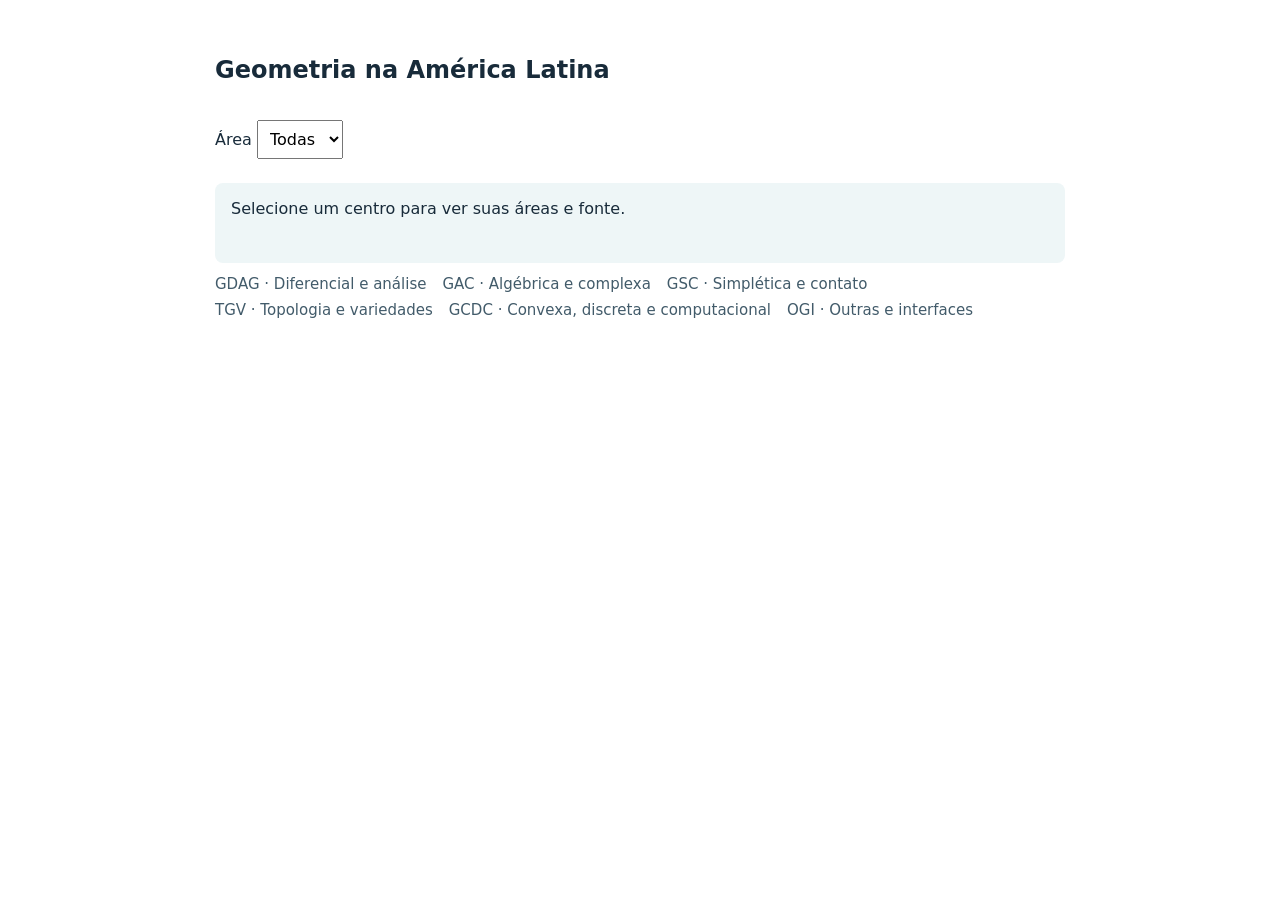
==== mapa-geometria/index.html @ 6d2a4063 "Adiciona protótipo do mapa da geometria" ====
<!doctype html><html lang="pt-BR"><head><meta charset="utf-8"><meta name="viewport" content="width=device-width,initial-scale=1"><title>Mapa da Geometria na América Latina</title><style>:root{--background:#fff;--foreground:#182b3a;--muted:#e7eef1;--muted-foreground:#425b6a;--viz-series-1:#ca4b38;--viz-series-2:#42a8ae;--viz-series-3:#f0b960;--viz-series-4:#90b8d6;--font-size-base:15px}body{font-family:system-ui,sans-serif;color:var(--foreground);background:var(--background);max-width:850px;margin:2rem auto;padding:0 1rem}select{padding:.5rem;font:inherit}a{color:#135c7b}h3{font-size:1.5rem}#cbg-detail{padding:1rem;background:#eef6f7;border-radius:8px}</style></head><body><div id="mapa-cbg">
  <h3>Geometria na América Latina</h3>
  <div class="viz-controls"><label class="form-label">Área <select id="cbg-filter" class="form-select"><option value="">Todas</option><option>GDAG</option><option>GAC</option><option>GSC</option><option>TGV</option><option>GCDC</option><option>OGI</option></select></label></div>
  <div id="cbg-map" role="img" aria-label="Mapa de centros de matemática selecionados na América Latina"></div>
  <div id="cbg-detail" aria-live="polite">Selecione um centro para ver suas áreas e fonte.</div>
  <div class="cbg-legend"><span>GDAG · Diferencial e análise</span><span>GAC · Algébrica e complexa</span><span>GSC · Simplética e contato</span><span>TGV · Topologia e variedades</span><span>GCDC · Convexa, discreta e computacional</span><span>OGI · Outras e interfaces</span></div>
</div>
<style>
#mapa-cbg{display:grid;gap:12px}#cbg-map svg{display:block;width:100%;height:auto}#cbg-detail{min-height:3em}#mapa-cbg .cbg-legend{display:flex;gap:8px 16px;flex-wrap:wrap;color:var(--muted-foreground);font-size:var(--font-size-base)}#mapa-cbg .country{stroke:var(--background);stroke-width:1;fill:color-mix(in srgb,var(--viz-series-2) 22%,var(--background))}#mapa-cbg .country:nth-child(3n){fill:color-mix(in srgb,var(--viz-series-3) 22%,var(--background))}#mapa-cbg .country:nth-child(3n+1){fill:color-mix(in srgb,var(--viz-series-4) 22%,var(--background))}#mapa-cbg .dot{fill:var(--viz-series-1);stroke:var(--background);stroke-width:2}#mapa-cbg .point{cursor:pointer}
</style>
<script type="module">
import {geoMercator,geoPath} from 'https://esm.sh/d3-geo@3.1.1';
import {feature} from 'https://esm.sh/topojson-client@3.1.0';
import world from 'https://esm.sh/@d3-maps/atlas@1.0.0/world/countries/countries-110m';
const root=document.getElementById('mapa-cbg'), target=root.querySelector('#cbg-map'), detail=root.querySelector('#cbg-detail'), filter=root.querySelector('#cbg-filter');
const items=[
{n:'IMPA',c:'Rio de Janeiro',x:-43.17,y:-22.91,a:['GDAG','GSC'],u:'https://impa.br/temas-de-pesquisa/'},
{n:'IME-USP',c:'São Paulo',x:-46.63,y:-23.55,a:['GDAG','GSC','TGV','OGI'],u:'https://www.ime.usp.br/pos-matematica/areas-pesquisa/'},
{n:'ICMC-USP',c:'São Carlos',x:-47.89,y:-22.02,a:['GDAG','GSC','TGV'],u:'https://www.icmc.usp.br/pesquisa/grupos/?lab=90'},
{n:'Unicamp',c:'Campinas',x:-47.06,y:-22.91,a:['GDAG','GAC'],u:'https://www.ime.unicamp.br/sites/default/files/inline/216/linhas_de_pesquisa_atualizadas-matematica.pdf'},
{n:'UFMG',c:'Belo Horizonte',x:-43.94,y:-19.92,a:['GDAG','GAC','TGV'],u:'https://www.mat.ufmg.br/posgrad/pesquisa/'},
{n:'UFC',c:'Fortaleza',x:-38.53,y:-3.73,a:['GDAG','TGV'],u:'https://pgmat.ufc.br/pt/areas-de-pesquisa/geometria-diferencial/'},
{n:'UFPB',c:'João Pessoa',x:-34.86,y:-7.12,a:['GDAG','GAC','TGV'],u:'https://mat.ufpb.br/ppgmat/pt/paginas/areas-de-pesquisa'},
{n:'UFPR',c:'Curitiba',x:-49.27,y:-25.43,a:['GDAG','GSC','TGV'],u:'https://ppgm.ufpr.br/geometria-e-topologia/'},
{n:'FaMAF – UNC',c:'Córdoba',x:-64.19,y:-31.42,a:['GDAG','GSC'],u:'https://famaf.unc.edu.ar/investigaci%C3%B3n/%C3%A1reas-de-investigaci%C3%B3n/matem%C3%A1tica-ofi/differential-geometry/'},
{n:'UBA',c:'Buenos Aires',x:-58.38,y:-34.60,a:['GDAG','GAC','TGV','OGI'],u:'https://web.dm.uba.ar/index.php/investigacion/grupos-de-investigacion/94-investigacion'},
{n:'PUC Chile',c:'Santiago',x:-70.65,y:-33.45,a:['GDAG','GAC'],u:'https://www.mat.uc.cl/geometria.html?lang=en'},
{n:'Udelar',c:'Montevidéu',x:-56.16,y:-34.90,a:['GDAG','GAC','OGI'],u:'https://www.cmat.edu.uy/investigacion'},
{n:'PUCP',c:'Lima',x:-77.04,y:-12.05,a:['GDAG','GAC'],u:'https://departamento-ciencias.pucp.edu.pe/secciones/seccion-matematica/lineas-de-investigacion'},
{n:'UNAL',c:'Bogotá',x:-74.08,y:4.71,a:['GDAG'],u:'https://ciencias.bogota.unal.edu.co/wp-content/uploads/PortafolioFC_revCamilo_Agosto2023.pdf'},
{n:'CIMAT',c:'Guanajuato',x:-101.26,y:21.02,a:['GDAG','GAC','TGV'],u:'https://www.cimat.mx/iiinvestigacion/matematicas-basicas-maq/'},
{n:'UNAM',c:'Cidade do México',x:-99.13,y:19.43,a:['GDAG','GCDC','TGV'],u:'https://www.matem.unam.mx/investigacion/lineas/topologia-geometria'},
{n:'Cinvestav',c:'Cidade do México',x:-99.12,y:19.50,a:['GAC','GSC','TGV','GCDC'],u:'https://www.math.cinvestav.mx/index.php/investigadores'}
];
const countries=feature(world,world.objects.features).features;const ids=new Set(['MEX','GTM','BLZ','SLV','HND','NIC','CRI','PAN','CUB','DOM','HTI','JAM','COL','VEN','GUY','SUR','ECU','PER','BRA','BOL','PRY','URY','ARG','CHL']);const region={type:'FeatureCollection',features:countries.filter(f=>ids.has(f.properties.id))};
const svg=document.createElementNS('http://www.w3.org/2000/svg','svg');svg.setAttribute('viewBox','0 0 720 600');svg.setAttribute('aria-label','Centros selecionados de geometria');target.append(svg);const projection=geoMercator().fitExtent([[20,15],[700,580]],region),path=geoPath(projection);
for(const f of region.features){let p=document.createElementNS(svg.namespaceURI,'path');p.setAttribute('d',path(f));p.setAttribute('class','country');svg.append(p)}
function draw(){svg.querySelectorAll('.point').forEach(n=>n.remove());let selected=filter.value;for(const d of items){if(selected&&!d.a.includes(selected))continue;const pt=projection([d.x,d.y]);if(!pt)continue;let g=document.createElementNS(svg.namespaceURI,'g');g.setAttribute('class','point');g.setAttribute('role','button');g.setAttribute('tabindex','0');g.setAttribute('aria-label',`${d.n}, ${d.c}: ${d.a.join(', ')}`);let circle=document.createElementNS(svg.namespaceURI,'circle');circle.setAttribute('cx',pt[0]);circle.setAttribute('cy',pt[1]);circle.setAttribute('r','7');circle.setAttribute('class','dot');g.append(circle);const activate=()=>{detail.replaceChildren();let b=document.createElement('strong');b.textContent=d.n+' · '+d.c;let text=document.createTextNode(' — '+d.a.join(' · ')+'  ');let link=document.createElement('a');link.href=d.u;link.target='_blank';link.rel='noopener noreferrer';link.textContent='Fonte';detail.append(b,text,link)};g.addEventListener('click',activate);g.addEventListener('keydown',e=>{if(e.key==='Enter'||e.key===' '){e.preventDefault();activate()}});svg.append(g)}}
filter.addEventListener('change',()=>{detail.textContent='Selecione um centro para ver suas áreas e fonte.';draw()});draw();
</script>
</body></html>
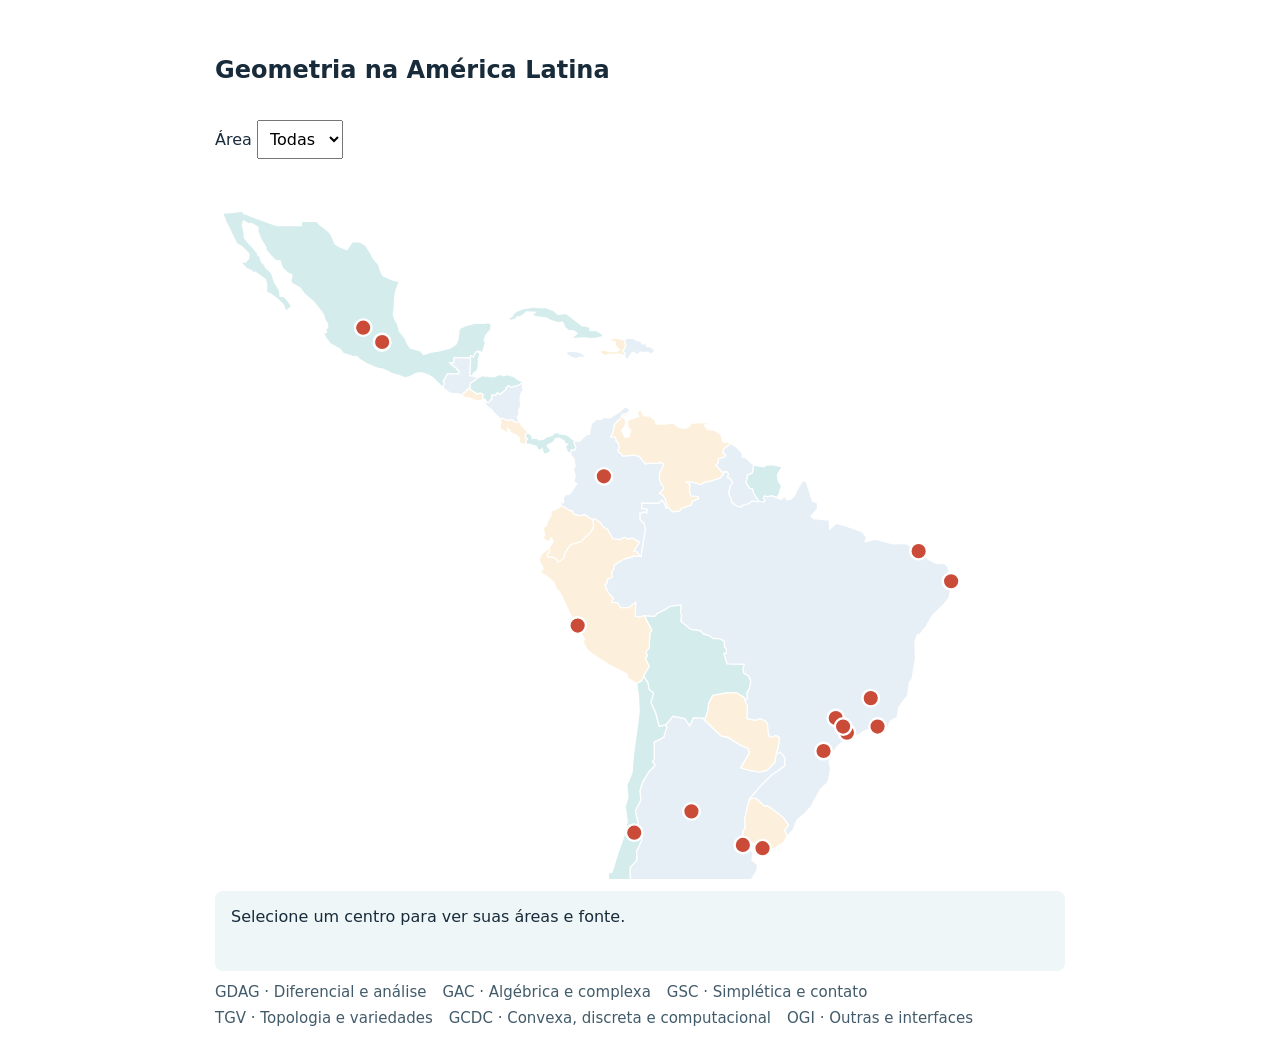
==== commit efad8af6: "Corrige carregamento do mapa geográfico" ====
--- a/mapa-geometria/index.html
+++ b/mapa-geometria/index.html
@@ -9,9 +9,7 @@
 #mapa-cbg{display:grid;gap:12px}#cbg-map svg{display:block;width:100%;height:auto}#cbg-detail{min-height:3em}#mapa-cbg .cbg-legend{display:flex;gap:8px 16px;flex-wrap:wrap;color:var(--muted-foreground);font-size:var(--font-size-base)}#mapa-cbg .country{stroke:var(--background);stroke-width:1;fill:color-mix(in srgb,var(--viz-series-2) 22%,var(--background))}#mapa-cbg .country:nth-child(3n){fill:color-mix(in srgb,var(--viz-series-3) 22%,var(--background))}#mapa-cbg .country:nth-child(3n+1){fill:color-mix(in srgb,var(--viz-series-4) 22%,var(--background))}#mapa-cbg .dot{fill:var(--viz-series-1);stroke:var(--background);stroke-width:2}#mapa-cbg .point{cursor:pointer}
 </style>
 <script type="module">
-import {geoMercator,geoPath} from 'https://esm.sh/d3-geo@3.1.1';
-import {feature} from 'https://esm.sh/topojson-client@3.1.0';
-import world from 'https://esm.sh/@d3-maps/atlas@1.0.0/world/countries/countries-110m';
+
 const root=document.getElementById('mapa-cbg'), target=root.querySelector('#cbg-map'), detail=root.querySelector('#cbg-detail'), filter=root.querySelector('#cbg-filter');
 const items=[
 {n:'IMPA',c:'Rio de Janeiro',x:-43.17,y:-22.91,a:['GDAG','GSC'],u:'https://impa.br/temas-de-pesquisa/'},
@@ -32,9 +30,9 @@
 {n:'UNAM',c:'Cidade do México',x:-99.13,y:19.43,a:['GDAG','GCDC','TGV'],u:'https://www.matem.unam.mx/investigacion/lineas/topologia-geometria'},
 {n:'Cinvestav',c:'Cidade do México',x:-99.12,y:19.50,a:['GAC','GSC','TGV','GCDC'],u:'https://www.math.cinvestav.mx/index.php/investigadores'}
 ];
-const countries=feature(world,world.objects.features).features;const ids=new Set(['MEX','GTM','BLZ','SLV','HND','NIC','CRI','PAN','CUB','DOM','HTI','JAM','COL','VEN','GUY','SUR','ECU','PER','BRA','BOL','PRY','URY','ARG','CHL']);const region={type:'FeatureCollection',features:countries.filter(f=>ids.has(f.properties.id))};
-const svg=document.createElementNS('http://www.w3.org/2000/svg','svg');svg.setAttribute('viewBox','0 0 720 600');svg.setAttribute('aria-label','Centros selecionados de geometria');target.append(svg);const projection=geoMercator().fitExtent([[20,15],[700,580]],region),path=geoPath(projection);
-for(const f of region.features){let p=document.createElementNS(svg.namespaceURI,'path');p.setAttribute('d',path(f));p.setAttribute('class','country');svg.append(p)}
+const svg=document.createElementNS('http://www.w3.org/2000/svg','svg');svg.setAttribute('viewBox','0 0 720 600');svg.setAttribute('aria-label','Centros selecionados de geometria');target.append(svg);
+const projection=([lon,lat])=>[(lon+118)*7.5,294-7.5*(180/Math.PI)*Math.log(Math.tan(Math.PI/4+lat*Math.PI/360))];
+const outlines=["M370.25,759.96L373.12,765.72L376.87,775.17L386.62,782.86L397.12,786.08L393.74,792.62L386.62,793.27L382.81,788.66L378.27,788.3L370.25,788.28L370.25,759.96Z M452.82,531.93L450.93,538.9L448.93,547.94L449.01,556.8L447.37,558.8L446.8,564.62L446.29,569.35L455.82,577.17L454.79,583.55L459.46,587.59L459.08,592.16L451.88,604.28L440.75,609.42L425.71,611.42L417.48,610.46L419.07,616.22L417.53,623.53L418.91,628.49L414.4,631.99L406.73,633.37L399.52,629.73L396.61,632.34L397.66,642.3L402.73,645.35L406.84,642.16L409.05,647.43L402.17,650.59L396.15,656.98L395.04,667.48L393.26,673.13L386.18,673.17L380.3,678.62L378.14,686.7L385.51,694.71L392.69,696.93L390.1,706.95L381.24,713.32L376.38,726.78L369.52,731.41L366.47,736.92L368.88,749.37L373.87,756.43L370.71,755.81L363.77,753.88L345.63,752.25L342.52,745.2L342.69,736.26L337.69,737.02L335.05,732.74L334.4,720.42L340.15,715.38L342.52,708.18L341.63,702.51L345.63,693.08L348.36,678.73L347.55,672.47L350.84,670.46L350.03,666.49L346.55,664.39L349.03,660.02L345.63,656.09L343.87,644.28L346.9,642.23L345.63,630.04L347.38,619.96L349.41,611.31L353.89,607.81L351.62,598.52L351.6,589.88L357.27,583.8L357.08,576.09L361.37,567.19L361.4,558.89L359.45,557.25L356.0,541.94L360.61,532.97L359.89,524.6L362.59,516.81L367.5,508.83L372.79,503.59L370.55,500.3L372.12,497.6L371.87,483.77L380.03,479.71L382.62,471.22L381.7,469.18L387.94,461.85L397.77,463.82L402.17,469.69L405.11,463.16L413.64,463.49L414.86,465.23L428.65,478.53L434.78,479.77L443.94,485.86L451.66,489.1L452.74,492.76L445.37,505.49L452.93,507.77L461.35,509.07L467.29,507.71L474.1,501.26L475.31,493.89L479.04,492.29L482.79,497.09L482.63,503.79L476.31,508.44L471.29,511.9L462.81,520.17L452.82,531.93Z","M370.25,759.96L370.25,788.28L378.27,788.3L382.81,788.66L380.32,793.96L373.9,798.06L370.2,797.63L365.77,796.55L360.32,792.6L352.46,790.69L343.01,783.43L335.37,776.55L325.03,762.45L331.21,765.06L341.74,773.47L351.7,778.04L355.57,772.21L358.0,763.61L364.91,758.49L370.25,759.96Z M363.07,427.97L366.74,433.33L367.74,439.04L371.68,442.4L369.31,450.12L373.36,459.13L376.3,470.29L381.7,469.18L382.62,471.22L380.03,479.71L371.87,483.77L372.12,497.6L370.55,500.3L372.79,503.59L367.5,508.83L362.59,516.81L359.89,524.6L360.61,532.97L356.0,541.94L359.45,557.25L361.4,558.89L361.37,567.19L357.08,576.09L357.27,583.8L351.6,589.88L351.62,598.52L353.89,607.81L349.41,611.31L347.38,619.96L345.63,630.04L346.9,642.23L343.87,644.28L345.63,656.09L349.03,660.02L346.55,664.39L350.03,666.49L350.84,670.46L347.55,672.47L348.36,678.73L345.63,693.08L341.63,702.51L342.52,708.18L340.15,715.38L334.4,720.42L335.05,732.74L337.69,737.02L342.69,736.26L342.52,745.2L345.63,752.25L363.77,753.88L370.71,755.81L364.04,755.73L360.43,758.74L353.68,763.21L352.46,774.95L349.27,775.25L340.82,771.14L332.24,762.41L322.89,755.35L320.55,747.65L322.68,740.62L318.9,732.74L317.93,713.05L321.14,702.23L329.05,693.67L317.66,690.48L324.81,680.91L327.35,663.3L335.69,666.98L339.61,645.59L334.59,642.9L332.24,655.65L327.51,654.21L329.86,639.65L332.43,621.27L335.86,614.61L333.69,605.24L333.1,594.55L336.26,594.24L340.85,579.21L346.03,564.62L349.22,551.26L347.49,538.06L349.73,530.88L348.82,520.24L353.22,509.85L354.57,493.61L356.97,476.47L359.32,458.31L358.78,445.2L357.21,434.03L361.07,432.01L363.07,427.97Z","M347.17,143.14L347.82,147.46L347.25,150.52L345.41,151.85L347.33,154.22L347.2,156.37L342.2,155.03L338.66,155.58L334.1,155.01L330.59,156.48L326.57,154.02L327.21,151.47L334.13,152.57L339.8,153.2L342.5,151.45L339.07,148.01L339.12,144.97L334.4,143.73L336.07,141.53L340.66,141.89L347.17,143.14Z","M347.2,156.37L347.33,154.22L345.41,151.85L347.25,150.52L347.82,147.46L347.17,143.14L348.09,141.78L353.95,141.82L358.4,143.87L360.37,143.67L361.72,146.48L365.83,146.33L365.58,148.7L368.93,148.98L372.6,151.89L369.82,155.1L366.26,153.39L362.83,153.72L360.34,153.35L358.99,154.78L356.13,155.27L354.97,153.35L352.49,154.48L349.49,159.89L347.57,158.64L347.2,156.37Z","M6.53,35.71L15.06,35.01L24.6,34.05L23.89,35.8L35.21,40.11L52.33,46.31L67.23,46.25L73.2,46.25L73.2,42.62L86.18,42.62L88.94,45.75L92.77,48.51L97.23,52.35L99.71,56.9L101.57,61.66L105.46,64.25L111.67,66.82L116.4,60.02L122.53,59.86L127.82,63.31L131.57,69.17L134.16,74.16L138.59,79.0L140.24,84.91L142.34,88.84L148.2,91.45L153.52,93.28L156.44,93.03L153.55,100.31L152.23,106.26L151.69,117.22L150.96,121.19L152.25,125.61L154.58,129.54L156.09,135.77L161.06,141.72L162.81,146.26L165.75,150.17L173.72,152.28L176.8,155.58L183.38,153.37L189.11,152.57L194.72,151.15L199.45,149.8L204.2,146.56L206.01,141.91L206.6,135.2L207.9,132.85L212.98,130.74L220.91,128.87L227.56,129.16L232.12,128.48L233.9,130.18L233.66,134.06L229.64,138.82L227.85,143.68L229.23,145.07L228.1,148.5L226.23,154.67L224.32,152.64L222.75,152.77L221.32,152.88L218.65,157.65L217.27,156.72L216.38,157.08L216.43,158.24L209.49,158.14L202.5,158.16L202.47,162.59L199.1,162.6L201.88,165.23L204.66,167.04L205.5,168.73L206.71,169.21L206.52,171.87L196.88,171.89L193.29,178.23L194.35,179.69L193.48,181.51L193.29,183.76L184.82,175.4L180.93,172.88L174.83,170.83L170.61,171.4L164.59,174.35L160.81,175.11L155.52,173.05L149.9,171.57L142.88,167.99L137.27,166.89L128.79,163.24L122.5,159.49L120.61,157.38L116.42,156.92L108.76,154.42L105.62,150.8L97.55,146.3L93.8,141.28L92.02,137.38L94.53,136.61L93.74,134.32L95.47,132.24L95.5,129.46L92.99,125.83L92.31,122.61L89.77,118.51L83.19,110.4L75.63,103.97L71.98,98.82L65.56,95.44L64.18,93.39L65.31,88.23L61.48,86.28L57.05,82.19L55.19,76.29L51.16,75.6L46.79,71.12L43.28,66.95L42.96,64.28L38.93,57.77L36.26,51.11L36.4,47.75L30.97,44.27L28.46,44.65L24.16,42.22L22.98,45.79L24.22,50.01L24.95,56.55L27.51,60.11L33.07,66.04L34.32,68.06L35.45,68.66L36.45,71.6L37.77,71.48L39.28,76.97L41.58,79.12L43.17,82.12L47.87,86.39L50.35,94.17L52.6,97.81L54.67,101.69L55.08,106.04L58.7,106.31L61.72,110.04L64.42,113.7L64.26,115.16L61.1,118.15L59.78,118.11L57.78,113.16L52.89,108.48L47.47,104.5L43.63,102.41L43.87,96.35L42.74,91.84L39.18,89.25L34.02,85.51L33.02,86.59L31.13,84.4L26.51,82.36L22.08,77.45L22.62,76.82L25.73,77.3L28.51,74.12L28.78,70.29L23.0,64.16L18.6,61.79L15.85,56.39L13.07,50.67L9.58,43.66L6.53,35.71Z","M452.82,531.93L457.68,531.0L465.21,537.73L467.99,537.47L475.72,543.09L481.6,547.97L485.92,554.02L482.63,558.25L484.71,563.34L481.44,569.04L472.99,574.1L467.45,572.28L463.38,573.25L456.47,569.35L451.36,569.64L446.8,564.62L447.37,558.8L449.01,556.8L448.93,547.94L450.93,538.9L452.82,531.93Z","M484.71,563.34L482.63,558.25L485.92,554.02L481.6,547.97L475.72,543.09L467.99,537.47L465.21,537.73L457.68,531.0L452.82,531.93L462.81,520.17L471.29,511.9L476.31,508.44L482.63,503.79L482.79,497.09L479.04,492.29L475.31,493.89L476.77,489.1L477.8,484.2L477.8,479.67L475.1,478.19L472.29,479.52L469.51,479.16L468.62,476.0L467.91,468.53L466.51,466.1L461.46,463.9L458.38,465.49L450.47,463.94L450.96,453.01L448.74,448.55L451.09,446.9L450.36,442.36L452.44,438.88L453.77,432.65L451.98,427.76L447.91,425.55L447.1,422.45L448.2,417.92L433.81,417.61L430.92,408.53L433.11,408.4L433.03,405.05L431.54,402.8L431.22,398.32L426.87,396.04L422.15,396.12L419.04,393.87L413.97,392.35L411.02,389.48L402.63,388.21L394.47,381.34L395.09,376.22L394.18,373.29L394.96,367.57L385.16,368.86L381.19,371.72L374.63,374.81L372.95,377.12L369.09,377.29L363.53,376.64L359.29,377.96L355.89,377.08L356.38,365.5L350.22,369.98L343.6,369.79L340.77,365.73L335.8,365.29L337.39,362.03L333.21,357.42L330.1,350.6L332.07,349.21L332.07,346.02L336.61,343.83L335.86,339.76L337.77,337.13L338.31,333.62L346.9,328.5L353.03,327.05L354.03,325.91L360.8,326.27L364.18,305.68L364.34,302.43L363.18,298.12L359.86,295.39L359.89,289.93L364.1,288.7L365.61,289.48L365.85,286.61L361.48,285.83L361.37,281.13L375.98,281.3L378.46,278.72L380.54,281.1L382.03,285.53L383.43,284.6L387.56,288.56L393.39,288.08L394.85,285.78L400.41,284.03L403.52,282.8L404.38,279.62L409.73,277.49L409.32,275.91L402.98,275.27L401.92,270.54L402.25,265.5L398.87,263.55L400.28,262.85L405.84,263.82L411.81,265.71L413.97,263.92L419.37,262.75L427.74,259.94L430.49,257.07L429.49,254.95L433.41,254.61L435.14,256.35L434.16,259.65L436.76,260.79L438.46,264.28L436.38,266.94L435.19,273.32L437.11,277.12L437.65,280.6L442.26,284.12L445.96,284.49L446.77,283.01L449.15,282.7L452.55,281.38L454.98,279.38L459.14,280.02L460.95,279.75L465.02,280.36L465.7,278.84L464.46,277.34L465.21,275.16L468.24,275.84L471.77,275.06L476.07,276.65L479.33,278.2L481.66,276.17L483.33,276.49L484.36,278.59L487.95,278.06L490.84,275.21L493.13,269.67L497.56,262.8L500.12,262.45L501.99,266.61L506.17,279.74L510.2,280.97L510.38,286.15L504.77,292.33L507.09,294.59L520.35,295.76L520.62,303.29L526.31,298.36L535.74,301.05L548.21,305.64L551.86,310.03L550.64,314.19L559.36,311.87L573.94,315.85L585.15,315.56L596.25,321.78L605.83,330.2L611.61,332.37L618.01,332.68L620.73,335.05L623.27,344.65L624.51,349.23L621.54,361.76L617.71,366.71L607.15,377.32L602.37,385.97L596.81,392.65L594.95,392.79L592.84,398.47L593.38,413.0L591.3,425.04L590.49,430.23L588.12,433.35L586.8,443.95L579.18,454.38L577.91,462.7L571.84,466.21L570.08,471.09L561.93,471.06L550.13,474.2L544.86,477.84L536.47,480.24L527.64,486.8L521.29,495.03L520.19,501.27L521.43,505.92L520.05,514.47L518.35,518.64L513.08,523.36L504.77,538.62L498.18,545.58L493.08,549.73L489.65,558.21L484.71,563.34Z","M363.53,376.64L369.09,377.29L372.95,377.12L374.63,374.81L381.19,371.72L385.16,368.86L394.96,367.57L394.18,373.29L395.09,376.22L394.47,381.34L402.63,388.21L411.02,389.48L413.97,392.35L419.04,393.87L422.15,396.12L426.87,396.04L431.22,398.32L431.54,402.8L433.03,405.05L433.11,408.4L430.92,408.53L433.81,417.61L448.2,417.92L447.1,422.45L447.91,425.55L451.98,427.76L453.77,432.65L452.44,438.88L450.36,442.36L451.09,446.9L448.74,448.55L448.64,446.09L441.64,442.02L434.68,441.9L421.61,444.22L418.02,451.25L417.83,455.56L414.86,465.23L413.64,463.49L405.11,463.16L402.17,469.69L397.77,463.82L387.94,461.85L381.7,469.18L376.3,470.29L373.36,459.13L369.31,450.12L371.68,442.4L367.74,439.04L366.74,433.33L363.07,427.97L367.8,419.5L364.58,412.95L366.28,410.32L364.96,407.44L367.88,403.57L368.04,396.99L368.39,391.58L370.01,388.98L363.53,376.64Z","M360.8,326.27L354.03,325.91L353.03,327.05L346.9,328.5L338.31,333.62L337.77,337.13L335.86,339.76L336.61,343.83L332.07,346.02L332.07,349.21L330.1,350.6L333.21,357.42L337.39,362.03L335.8,365.29L340.77,365.73L343.6,369.79L350.22,369.98L356.38,365.5L355.89,377.08L359.29,377.96L363.53,376.64L370.01,388.98L368.39,391.58L368.04,396.99L367.88,403.57L364.96,407.44L366.28,410.32L364.58,412.95L367.8,419.5L363.07,427.97L361.07,432.01L357.21,434.03L349.68,429.49L349.03,426.27L334.15,418.4L320.71,409.88L314.93,405.08L311.82,398.69L313.07,396.47L306.69,386.38L299.3,372.27L292.22,357.12L289.14,353.67L286.8,348.1L280.96,343.17L275.62,340.11L278.05,336.74L274.43,329.57L276.75,324.3L282.72,319.55L283.61,322.68L281.48,324.47L281.69,327.22L284.77,326.63L287.82,327.44L290.95,331.24L295.19,328.14L296.62,323.07L301.21,316.54L310.23,313.58L318.41,305.71L320.73,300.84L319.71,295.14L321.71,294.43L326.67,297.98L329.08,301.52L332.56,303.45L336.96,311.33L342.55,312.27L346.68,310.27L349.41,311.58L353.89,310.93L359.64,314.44L354.81,322.1L357.05,322.27L360.8,326.27Z","M383.43,284.6L382.03,285.53L380.54,281.1L378.46,278.72L375.98,281.3L361.37,281.13L361.48,285.83L365.85,286.61L365.61,289.48L364.1,288.7L359.89,289.93L359.86,295.39L363.18,298.12L364.34,302.43L364.18,305.68L360.8,326.27L357.05,322.27L354.81,322.1L359.64,314.44L353.89,310.93L349.41,311.58L346.68,310.27L342.55,312.27L336.96,311.33L332.56,303.45L329.08,301.52L326.67,297.98L321.71,294.43L319.71,295.14L316.5,293.36L312.8,290.89L310.66,292.08L304.32,291.04L302.48,287.8L301.08,287.93L293.57,283.64L292.57,281.31L295.35,280.75L295.03,276.99L296.79,274.27L300.51,273.77L303.67,269.05L306.53,265.11L303.78,263.31L305.18,258.95L303.51,252.06L305.1,250.09L303.91,243.7L300.89,239.67L301.86,236.0L304.26,236.55L305.67,234.29L303.94,229.83L304.86,228.73L308.72,228.96L314.36,223.66L317.44,222.85L317.52,220.34L318.9,213.89L323.19,210.35L327.92,210.21L328.51,208.62L334.4,209.25L340.28,205.39L343.23,203.68L346.84,199.98L349.49,200.45L351.46,202.47L350.0,205.05L345.2,206.34L343.28,210.16L340.39,212.34L338.2,215.18L337.29,220.62L335.21,225.06L339.1,225.58L340.04,229.06L341.71,230.73L342.28,233.78L341.39,236.59L341.66,238.16L343.52,238.79L345.31,241.44L354.94,240.71L359.29,241.67L364.58,248.16L367.61,247.35L373.01,247.76L377.27,246.9L379.95,248.2L378.6,252.26L376.92,254.79L376.33,260.18L377.84,265.18L379.97,267.41L380.22,269.1L376.44,272.84L379.14,274.49L381.13,277.12L383.43,284.6Z","M304.86,228.73L303.94,229.83L305.67,234.29L304.26,236.55L301.86,236.0L300.89,239.67L298.38,237.5L296.79,233.41L298.62,231.38L296.73,230.87L295.33,228.35L291.6,226.25L288.31,226.74L286.8,229.37L283.77,231.28L282.12,231.54L281.4,233.11L284.96,237.23L282.93,238.2L281.85,239.31L278.34,239.7L277.05,235.18L276.08,236.47L273.59,236.02L272.08,232.97L269.0,232.47L267.06,231.59L263.85,231.6L263.63,233.24L262.77,232.1L263.14,230.6L263.76,229.06L263.49,227.69L264.6,226.79L263.04,225.66L263.01,222.59L265.9,221.91L268.6,224.64L268.44,226.26L271.43,226.59L272.13,225.98L274.21,227.84L277.89,227.3L281.1,225.37L285.63,223.84L288.2,221.58L292.33,222.02L292.06,222.76L296.25,223.03L299.59,224.34L302.02,226.62L304.86,228.73Z","M265.9,221.91L263.01,222.59L263.04,225.66L264.6,226.79L263.49,227.69L263.76,229.06L263.14,230.6L262.77,232.1L258.69,230.42L257.18,228.83L258.04,227.51L257.74,225.84L255.66,224.01L252.72,222.52L250.16,221.54L249.64,219.31L247.67,217.96L248.16,220.17L246.67,221.99L244.95,219.88L242.54,219.13L241.52,217.58L241.57,215.27L242.54,212.86L240.44,211.79L242.16,210.31L243.3,209.33L248.24,211.35L249.94,210.35L252.34,211.0L253.59,212.56L255.8,213.08L257.58,211.45L259.47,215.6L262.39,218.67L265.9,221.91Z","M257.58,211.45L255.8,213.08L253.59,212.56L252.34,211.0L249.94,210.35L248.24,211.35L243.3,209.33L242.16,210.31L239.57,207.9L236.06,204.82L234.41,202.23L231.26,199.82L227.48,196.35L228.31,195.16L229.55,196.31L230.12,195.77L232.44,195.45L233.39,193.69L234.5,193.62L234.33,189.84L236.09,189.65L237.66,189.71L239.28,187.64L241.49,189.21L242.27,188.24L243.65,187.33L246.27,185.19L246.38,183.61L247.11,183.67L248.08,181.82L248.86,181.6L250.13,182.78L251.64,183.13L253.29,182.14L255.18,182.14L257.8,181.13L258.82,180.06L261.39,180.22L260.74,180.97L260.36,182.7L261.15,185.53L259.42,188.18L258.61,191.27L258.36,194.68L258.77,196.66L258.96,200.12L257.8,200.87L257.1,204.16L257.61,206.18L256.1,208.14L256.42,210.2L257.58,211.45Z","M261.39,180.22L258.82,180.06L257.8,181.13L255.18,182.14L253.29,182.14L251.64,183.13L250.13,182.78L248.86,181.6L248.08,181.82L247.11,183.67L246.38,183.61L246.27,185.19L243.65,187.33L242.27,188.24L241.49,189.21L239.28,187.64L237.66,189.71L236.09,189.65L234.33,189.84L234.5,193.62L233.39,193.69L232.44,195.45L230.12,195.77L228.83,193.36L226.56,192.7L227.07,189.6L226.04,188.77L224.51,188.22L221.21,189.13L220.94,188.1L218.67,186.86L217.05,185.31L214.84,184.65L216.41,182.69L215.81,181.16L216.35,179.68L219.89,177.5L223.32,174.53L224.1,174.83L225.75,173.46L227.88,173.36L228.58,173.99L229.74,173.61L233.23,174.31L236.68,174.11L239.11,173.24L239.98,172.37L242.38,172.78L244.16,173.3L246.13,173.12L247.62,172.45L251.05,173.53L252.24,173.7L254.53,175.15L256.69,176.89L259.42,178.09L261.39,180.22Z","M214.84,184.65L217.05,185.31L218.67,186.86L220.94,188.1L221.21,189.13L224.51,188.22L226.04,188.77L227.07,189.6L226.56,192.7L225.72,194.51L221.37,194.39L218.67,193.65L215.57,192.12L211.41,191.64L209.28,189.98L209.52,188.86L212.09,186.91L213.49,186.04L213.08,185.14L214.84,184.65Z","M193.29,183.76L193.48,181.51L194.35,179.69L193.29,178.23L196.88,171.89L206.52,171.87L206.71,169.21L205.5,168.73L204.66,167.04L201.88,165.23L199.1,162.6L202.47,162.59L202.5,158.16L209.49,158.14L216.43,158.24L216.38,164.46L215.78,173.29L218.03,173.29L220.46,174.7L221.1,173.54L223.32,174.53L219.89,177.5L216.35,179.68L215.81,181.16L216.41,182.69L214.84,184.65L213.08,185.14L213.49,186.04L212.09,186.91L209.52,188.86L209.28,189.98L205.44,188.63L200.75,188.49L197.32,186.96L193.29,183.76Z","M216.43,158.24L216.38,157.08L217.27,156.72L218.65,157.65L221.32,152.88L222.75,152.77L222.78,153.94L224.21,153.98L224.07,156.11L222.86,159.53L223.51,160.74L222.72,163.56L223.21,164.3L222.35,168.27L220.86,170.33L219.51,170.58L218.03,173.29L215.78,173.29L216.38,164.46L216.43,158.24Z","M429.49,254.95L430.49,257.07L427.74,259.94L419.37,262.75L413.97,263.92L411.81,265.71L405.84,263.82L400.28,262.85L398.87,263.55L402.25,265.5L401.92,270.54L402.98,275.27L409.32,275.91L409.73,277.49L404.38,279.62L403.52,282.8L400.41,284.03L394.85,285.78L393.39,288.08L387.56,288.56L383.43,284.6L381.13,277.12L379.14,274.49L376.44,272.84L380.22,269.1L379.97,267.41L377.84,265.18L376.33,260.18L376.92,254.79L378.6,252.26L379.95,248.2L377.27,246.9L373.01,247.76L367.61,247.35L364.58,248.16L359.29,241.67L354.94,240.71L345.31,241.44L343.52,238.79L341.66,238.16L341.39,236.59L342.28,233.78L341.71,230.73L340.04,229.06L339.1,225.58L335.21,225.06L337.29,220.62L338.2,215.18L340.39,212.34L343.28,210.16L345.2,206.34L350.0,205.05L349.79,206.86L345.39,207.75L347.84,211.22L347.76,215.21L344.44,219.65L347.28,225.67L350.52,225.18L352.19,219.68L349.87,217.0L349.49,211.23L358.83,208.11L357.81,204.51L360.43,202.1L363.13,207.48L368.39,207.59L373.25,211.86L373.55,214.38L380.27,214.46L388.29,213.67L392.58,217.08L398.33,218.03L402.52,215.65L402.63,213.72L411.91,213.27L420.91,213.16L414.53,215.42L417.1,219.01L423.09,219.58L428.76,223.33L429.98,229.41L433.87,229.24L436.81,231.02L430.87,235.47L430.22,238.23L432.79,241.04L430.92,242.45L426.31,243.66L426.44,247.15L424.42,249.23L429.49,254.95Z","M460.95,279.75L459.14,280.02L454.98,279.38L452.55,281.38L449.15,282.7L446.77,283.01L445.96,284.49L442.26,284.12L437.65,280.6L437.11,277.12L435.19,273.32L436.38,266.94L438.46,264.28L436.76,260.79L434.16,259.65L435.14,256.35L433.41,254.61L429.49,254.95L424.42,249.23L426.44,247.15L426.31,243.66L430.92,242.45L432.79,241.04L430.22,238.23L430.87,235.47L436.81,231.02L441.75,233.81L446.37,238.74L446.58,242.63L449.42,242.81L453.44,246.5L456.38,249.12L455.2,255.9L450.63,257.86L451.04,259.63L449.66,263.52L452.98,268.97L455.39,268.99L456.38,273.22L460.95,279.75Z","M476.07,276.65L471.77,275.06L468.24,275.84L465.21,275.16L464.46,277.34L465.7,278.84L465.02,280.36L460.95,279.75L456.38,273.22L455.39,268.99L452.98,268.97L449.66,263.52L451.04,259.63L450.63,257.86L455.2,255.9L456.38,249.12L465.38,250.64L466.19,249.27L472.26,248.72L480.31,250.75L476.42,257.23L477.01,262.37L479.96,266.84L478.63,270.07L477.98,273.5L476.07,276.65Z","M319.71,295.14L320.73,300.84L318.41,305.71L310.23,313.58L301.21,316.54L296.62,323.07L295.19,328.14L290.95,331.24L287.82,327.44L284.77,326.63L281.69,327.22L281.48,324.47L283.61,322.68L282.72,319.55L286.71,313.93L285.09,310.65L282.23,314.15L277.75,310.86L279.26,308.74L277.99,301.93L280.61,300.8L282.02,296.13L284.85,291.29L284.31,288.23L288.44,286.63L293.57,283.64L301.08,287.93L302.48,287.8L304.32,291.04L310.66,292.08L312.8,290.89L316.5,293.36L319.71,295.14Z","M303.24,152.85L308.29,153.56L312.26,155.46L313.5,157.61L308.23,157.76L305.97,159.08L301.75,157.81L297.46,154.94L298.38,153.13L301.51,152.58L303.24,152.85Z","M267.98,115.13L274.46,115.71L280.37,115.81L287.42,118.58L290.39,121.55L297.41,120.64L300.05,122.54L306.4,127.55L311.07,131.19L313.55,131.08L318.01,132.71L317.47,134.98L323.0,135.31L328.67,138.59L327.78,140.45L322.79,141.47L317.74,141.86L312.58,141.24L301.83,142.01L306.86,137.56L303.81,135.47L298.97,134.94L296.38,132.62L294.6,128.04L290.36,128.35L283.37,126.18L281.13,124.48L271.35,123.24L268.73,121.66L271.54,119.63L264.17,119.21L258.8,123.43L255.69,123.54L254.61,125.51L250.89,126.4L247.7,125.63L251.64,123.13L253.26,120.2L256.66,118.4L260.5,116.8L266.17,116.03L267.98,115.13Z","M448.74,448.55L450.96,453.01L450.47,463.94L458.38,465.49L461.46,463.9L466.51,466.1L467.91,468.53L468.62,476.0L469.51,479.16L472.29,479.52L475.1,478.19L477.8,479.67L477.8,484.2L476.77,489.1L475.31,493.89L474.1,501.26L467.29,507.71L461.35,509.07L452.93,507.77L445.37,505.49L452.74,492.76L451.66,489.1L443.94,485.86L434.78,479.77L428.65,478.53L414.86,465.23L417.83,455.56L418.02,451.25L421.61,444.22L434.68,441.9L441.64,442.02L448.64,446.09L448.74,448.55Z"];for(const d of outlines){const p=document.createElementNS(svg.namespaceURI,'path');p.setAttribute('d',d);p.setAttribute('class','country');p.setAttribute('fill-rule','evenodd');svg.append(p)}
 function draw(){svg.querySelectorAll('.point').forEach(n=>n.remove());let selected=filter.value;for(const d of items){if(selected&&!d.a.includes(selected))continue;const pt=projection([d.x,d.y]);if(!pt)continue;let g=document.createElementNS(svg.namespaceURI,'g');g.setAttribute('class','point');g.setAttribute('role','button');g.setAttribute('tabindex','0');g.setAttribute('aria-label',`${d.n}, ${d.c}: ${d.a.join(', ')}`);let circle=document.createElementNS(svg.namespaceURI,'circle');circle.setAttribute('cx',pt[0]);circle.setAttribute('cy',pt[1]);circle.setAttribute('r','7');circle.setAttribute('class','dot');g.append(circle);const activate=()=>{detail.replaceChildren();let b=document.createElement('strong');b.textContent=d.n+' · '+d.c;let text=document.createTextNode(' — '+d.a.join(' · ')+'  ');let link=document.createElement('a');link.href=d.u;link.target='_blank';link.rel='noopener noreferrer';link.textContent='Fonte';detail.append(b,text,link)};g.addEventListener('click',activate);g.addEventListener('keydown',e=>{if(e.key==='Enter'||e.key===' '){e.preventDefault();activate()}});svg.append(g)}}
 filter.addEventListener('change',()=>{detail.textContent='Selecione um centro para ver suas áreas e fonte.';draw()});draw();
 </script>
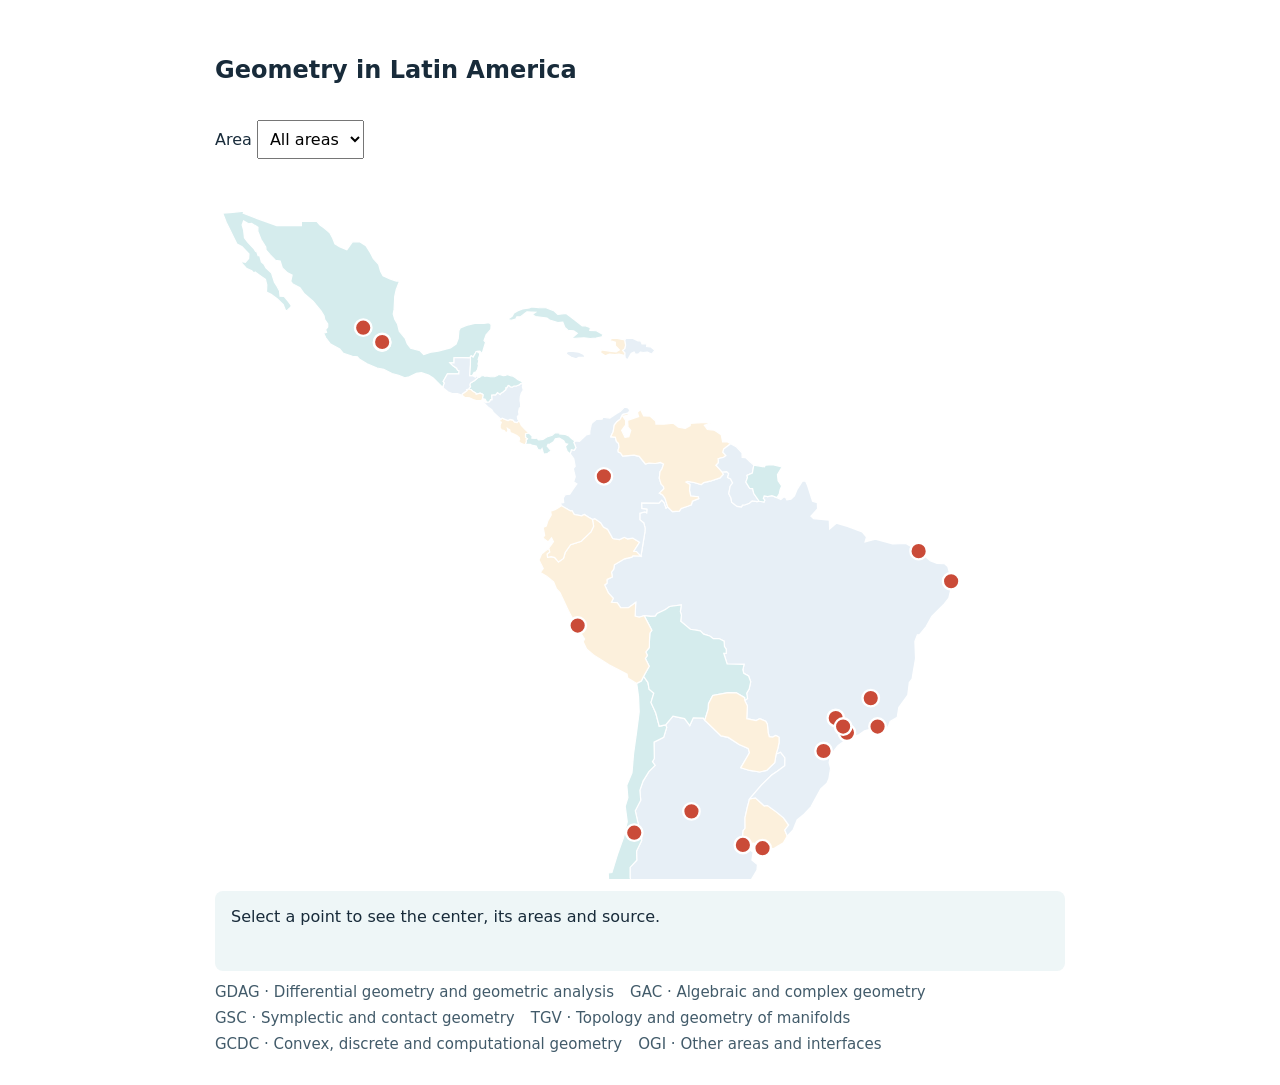
==== commit 1d07c148: "Translate geometry map into English" ====
--- a/mapa-geometria/index.html
+++ b/mapa-geometria/index.html
@@ -1,9 +1,9 @@
-<!doctype html><html lang="pt-BR"><head><meta charset="utf-8"><meta name="viewport" content="width=device-width,initial-scale=1"><title>Mapa da Geometria na América Latina</title><style>:root{--background:#fff;--foreground:#182b3a;--muted:#e7eef1;--muted-foreground:#425b6a;--viz-series-1:#ca4b38;--viz-series-2:#42a8ae;--viz-series-3:#f0b960;--viz-series-4:#90b8d6;--font-size-base:15px}body{font-family:system-ui,sans-serif;color:var(--foreground);background:var(--background);max-width:850px;margin:2rem auto;padding:0 1rem}select{padding:.5rem;font:inherit}a{color:#135c7b}h3{font-size:1.5rem}#cbg-detail{padding:1rem;background:#eef6f7;border-radius:8px}</style></head><body><div id="mapa-cbg">
-  <h3>Geometria na América Latina</h3>
-  <div class="viz-controls"><label class="form-label">Área <select id="cbg-filter" class="form-select"><option value="">Todas</option><option>GDAG</option><option>GAC</option><option>GSC</option><option>TGV</option><option>GCDC</option><option>OGI</option></select></label></div>
-  <div id="cbg-map" role="img" aria-label="Mapa de centros de matemática selecionados na América Latina"></div>
-  <div id="cbg-detail" aria-live="polite">Selecione um centro para ver suas áreas e fonte.</div>
-  <div class="cbg-legend"><span>GDAG · Diferencial e análise</span><span>GAC · Algébrica e complexa</span><span>GSC · Simplética e contato</span><span>TGV · Topologia e variedades</span><span>GCDC · Convexa, discreta e computacional</span><span>OGI · Outras e interfaces</span></div>
+<!doctype html><html lang="en"><head><meta charset="utf-8"><meta name="viewport" content="width=device-width,initial-scale=1"><title>Geometry Map of Latin America</title><style>:root{--background:#fff;--foreground:#182b3a;--muted:#e7eef1;--muted-foreground:#425b6a;--viz-series-1:#ca4b38;--viz-series-2:#42a8ae;--viz-series-3:#f0b960;--viz-series-4:#90b8d6;--font-size-base:15px}body{font-family:system-ui,sans-serif;color:var(--foreground);background:var(--background);max-width:850px;margin:2rem auto;padding:0 1rem}select{padding:.5rem;font:inherit}a{color:#135c7b}h3{font-size:1.5rem}#cbg-detail{padding:1rem;background:#eef6f7;border-radius:8px}</style></head><body><div id="mapa-cbg">
+  <h3>Geometry in Latin America</h3>
+  <div class="viz-controls"><label class="form-label">Area <select id="cbg-filter" class="form-select"><option value="">All areas</option><option>GDAG</option><option>GAC</option><option>GSC</option><option>TGV</option><option>GCDC</option><option>OGI</option></select></label></div>
+  <div id="cbg-map" role="img" aria-label="Map of selected mathematics centers in Latin America"></div>
+  <div id="cbg-detail" aria-live="polite">Select a point to see the center, its areas and source.</div>
+  <div class="cbg-legend"><span>GDAG · Differential geometry and geometric analysis</span><span>GAC · Algebraic and complex geometry</span><span>GSC · Symplectic and contact geometry</span><span>TGV · Topology and geometry of manifolds</span><span>GCDC · Convex, discrete and computational geometry</span><span>OGI · Other areas and interfaces</span></div>
 </div>
 <style>
 #mapa-cbg{display:grid;gap:12px}#cbg-map svg{display:block;width:100%;height:auto}#cbg-detail{min-height:3em}#mapa-cbg .cbg-legend{display:flex;gap:8px 16px;flex-wrap:wrap;color:var(--muted-foreground);font-size:var(--font-size-base)}#mapa-cbg .country{stroke:var(--background);stroke-width:1;fill:color-mix(in srgb,var(--viz-series-2) 22%,var(--background))}#mapa-cbg .country:nth-child(3n){fill:color-mix(in srgb,var(--viz-series-3) 22%,var(--background))}#mapa-cbg .country:nth-child(3n+1){fill:color-mix(in srgb,var(--viz-series-4) 22%,var(--background))}#mapa-cbg .dot{fill:var(--viz-series-1);stroke:var(--background);stroke-width:2}#mapa-cbg .point{cursor:pointer}
@@ -30,10 +30,10 @@
 {n:'UNAM',c:'Cidade do México',x:-99.13,y:19.43,a:['GDAG','GCDC','TGV'],u:'https://www.matem.unam.mx/investigacion/lineas/topologia-geometria'},
 {n:'Cinvestav',c:'Cidade do México',x:-99.12,y:19.50,a:['GAC','GSC','TGV','GCDC'],u:'https://www.math.cinvestav.mx/index.php/investigadores'}
 ];
-const svg=document.createElementNS('http://www.w3.org/2000/svg','svg');svg.setAttribute('viewBox','0 0 720 600');svg.setAttribute('aria-label','Centros selecionados de geometria');target.append(svg);
+const svg=document.createElementNS('http://www.w3.org/2000/svg','svg');svg.setAttribute('viewBox','0 0 720 600');svg.setAttribute('aria-label','Selected geometry centers');target.append(svg);
 const projection=([lon,lat])=>[(lon+118)*7.5,294-7.5*(180/Math.PI)*Math.log(Math.tan(Math.PI/4+lat*Math.PI/360))];
 const outlines=["M370.25,759.96L373.12,765.72L376.87,775.17L386.62,782.86L397.12,786.08L393.74,792.62L386.62,793.27L382.81,788.66L378.27,788.3L370.25,788.28L370.25,759.96Z M452.82,531.93L450.93,538.9L448.93,547.94L449.01,556.8L447.37,558.8L446.8,564.62L446.29,569.35L455.82,577.17L454.79,583.55L459.46,587.59L459.08,592.16L451.88,604.28L440.75,609.42L425.71,611.42L417.48,610.46L419.07,616.22L417.53,623.53L418.91,628.49L414.4,631.99L406.73,633.37L399.52,629.73L396.61,632.34L397.66,642.3L402.73,645.35L406.84,642.16L409.05,647.43L402.17,650.59L396.15,656.98L395.04,667.48L393.26,673.13L386.18,673.17L380.3,678.62L378.14,686.7L385.51,694.71L392.69,696.93L390.1,706.95L381.24,713.32L376.38,726.78L369.52,731.41L366.47,736.92L368.88,749.37L373.87,756.43L370.71,755.81L363.77,753.88L345.63,752.25L342.52,745.2L342.69,736.26L337.69,737.02L335.05,732.74L334.4,720.42L340.15,715.38L342.52,708.18L341.63,702.51L345.63,693.08L348.36,678.73L347.55,672.47L350.84,670.46L350.03,666.49L346.55,664.39L349.03,660.02L345.63,656.09L343.87,644.28L346.9,642.23L345.63,630.04L347.38,619.96L349.41,611.31L353.89,607.81L351.62,598.52L351.6,589.88L357.27,583.8L357.08,576.09L361.37,567.19L361.4,558.89L359.45,557.25L356.0,541.94L360.61,532.97L359.89,524.6L362.59,516.81L367.5,508.83L372.79,503.59L370.55,500.3L372.12,497.6L371.87,483.77L380.03,479.71L382.62,471.22L381.7,469.18L387.94,461.85L397.77,463.82L402.17,469.69L405.11,463.16L413.64,463.49L414.86,465.23L428.65,478.53L434.78,479.77L443.94,485.86L451.66,489.1L452.74,492.76L445.37,505.49L452.93,507.77L461.35,509.07L467.29,507.71L474.1,501.26L475.31,493.89L479.04,492.29L482.79,497.09L482.63,503.79L476.31,508.44L471.29,511.9L462.81,520.17L452.82,531.93Z","M370.25,759.96L370.25,788.28L378.27,788.3L382.81,788.66L380.32,793.96L373.9,798.06L370.2,797.63L365.77,796.55L360.32,792.6L352.46,790.69L343.01,783.43L335.37,776.55L325.03,762.45L331.21,765.06L341.74,773.47L351.7,778.04L355.57,772.21L358.0,763.61L364.91,758.49L370.25,759.96Z M363.07,427.97L366.74,433.33L367.74,439.04L371.68,442.4L369.31,450.12L373.36,459.13L376.3,470.29L381.7,469.18L382.62,471.22L380.03,479.71L371.87,483.77L372.12,497.6L370.55,500.3L372.79,503.59L367.5,508.83L362.59,516.81L359.89,524.6L360.61,532.97L356.0,541.94L359.45,557.25L361.4,558.89L361.37,567.19L357.08,576.09L357.27,583.8L351.6,589.88L351.62,598.52L353.89,607.81L349.41,611.31L347.38,619.96L345.63,630.04L346.9,642.23L343.87,644.28L345.63,656.09L349.03,660.02L346.55,664.39L350.03,666.49L350.84,670.46L347.55,672.47L348.36,678.73L345.63,693.08L341.63,702.51L342.52,708.18L340.15,715.38L334.4,720.42L335.05,732.74L337.69,737.02L342.69,736.26L342.52,745.2L345.63,752.25L363.77,753.88L370.71,755.81L364.04,755.73L360.43,758.74L353.68,763.21L352.46,774.95L349.27,775.25L340.82,771.14L332.24,762.41L322.89,755.35L320.55,747.65L322.68,740.62L318.9,732.74L317.93,713.05L321.14,702.23L329.05,693.67L317.66,690.48L324.81,680.91L327.35,663.3L335.69,666.98L339.61,645.59L334.59,642.9L332.24,655.65L327.51,654.21L329.86,639.65L332.43,621.27L335.86,614.61L333.69,605.24L333.1,594.55L336.26,594.24L340.85,579.21L346.03,564.62L349.22,551.26L347.49,538.06L349.73,530.88L348.82,520.24L353.22,509.85L354.57,493.61L356.97,476.47L359.32,458.31L358.78,445.2L357.21,434.03L361.07,432.01L363.07,427.97Z","M347.17,143.14L347.82,147.46L347.25,150.52L345.41,151.85L347.33,154.22L347.2,156.37L342.2,155.03L338.66,155.58L334.1,155.01L330.59,156.48L326.57,154.02L327.21,151.47L334.13,152.57L339.8,153.2L342.5,151.45L339.07,148.01L339.12,144.97L334.4,143.73L336.07,141.53L340.66,141.89L347.17,143.14Z","M347.2,156.37L347.33,154.22L345.41,151.85L347.25,150.52L347.82,147.46L347.17,143.14L348.09,141.78L353.95,141.82L358.4,143.87L360.37,143.67L361.72,146.48L365.83,146.33L365.58,148.7L368.93,148.98L372.6,151.89L369.82,155.1L366.26,153.39L362.83,153.72L360.34,153.35L358.99,154.78L356.13,155.27L354.97,153.35L352.49,154.48L349.49,159.89L347.57,158.64L347.2,156.37Z","M6.53,35.71L15.06,35.01L24.6,34.05L23.89,35.8L35.21,40.11L52.33,46.31L67.23,46.25L73.2,46.25L73.2,42.62L86.18,42.62L88.94,45.75L92.77,48.51L97.23,52.35L99.71,56.9L101.57,61.66L105.46,64.25L111.67,66.82L116.4,60.02L122.53,59.86L127.82,63.31L131.57,69.17L134.16,74.16L138.59,79.0L140.24,84.91L142.34,88.84L148.2,91.45L153.52,93.28L156.44,93.03L153.55,100.31L152.23,106.26L151.69,117.22L150.96,121.19L152.25,125.61L154.58,129.54L156.09,135.77L161.06,141.72L162.81,146.26L165.75,150.17L173.72,152.28L176.8,155.58L183.38,153.37L189.11,152.57L194.72,151.15L199.45,149.8L204.2,146.56L206.01,141.91L206.6,135.2L207.9,132.85L212.98,130.74L220.91,128.87L227.56,129.16L232.12,128.48L233.9,130.18L233.66,134.06L229.64,138.82L227.85,143.68L229.23,145.07L228.1,148.5L226.23,154.67L224.32,152.64L222.75,152.77L221.32,152.88L218.65,157.65L217.27,156.72L216.38,157.08L216.43,158.24L209.49,158.14L202.5,158.16L202.47,162.59L199.1,162.6L201.88,165.23L204.66,167.04L205.5,168.73L206.71,169.21L206.52,171.87L196.88,171.89L193.29,178.23L194.35,179.69L193.48,181.51L193.29,183.76L184.82,175.4L180.93,172.88L174.83,170.83L170.61,171.4L164.59,174.35L160.81,175.11L155.52,173.05L149.9,171.57L142.88,167.99L137.27,166.89L128.79,163.24L122.5,159.49L120.61,157.38L116.42,156.92L108.76,154.42L105.62,150.8L97.55,146.3L93.8,141.28L92.02,137.38L94.53,136.61L93.74,134.32L95.47,132.24L95.5,129.46L92.99,125.83L92.31,122.61L89.77,118.51L83.19,110.4L75.63,103.97L71.98,98.82L65.56,95.44L64.18,93.39L65.31,88.23L61.48,86.28L57.05,82.19L55.19,76.29L51.16,75.6L46.79,71.12L43.28,66.95L42.96,64.28L38.93,57.77L36.26,51.11L36.4,47.75L30.97,44.27L28.46,44.65L24.16,42.22L22.98,45.79L24.22,50.01L24.95,56.55L27.51,60.11L33.07,66.04L34.32,68.06L35.45,68.66L36.45,71.6L37.77,71.48L39.28,76.97L41.58,79.12L43.17,82.12L47.87,86.39L50.35,94.17L52.6,97.81L54.67,101.69L55.08,106.04L58.7,106.31L61.72,110.04L64.42,113.7L64.26,115.16L61.1,118.15L59.78,118.11L57.78,113.16L52.89,108.48L47.47,104.5L43.63,102.41L43.87,96.35L42.74,91.84L39.18,89.25L34.02,85.51L33.02,86.59L31.13,84.4L26.51,82.36L22.08,77.45L22.62,76.82L25.73,77.3L28.51,74.12L28.78,70.29L23.0,64.16L18.6,61.79L15.85,56.39L13.07,50.67L9.58,43.66L6.53,35.71Z","M452.82,531.93L457.68,531.0L465.21,537.73L467.99,537.47L475.72,543.09L481.6,547.97L485.92,554.02L482.63,558.25L484.71,563.34L481.44,569.04L472.99,574.1L467.45,572.28L463.38,573.25L456.47,569.35L451.36,569.64L446.8,564.62L447.37,558.8L449.01,556.8L448.93,547.94L450.93,538.9L452.82,531.93Z","M484.71,563.34L482.63,558.25L485.92,554.02L481.6,547.97L475.72,543.09L467.99,537.47L465.21,537.73L457.68,531.0L452.82,531.93L462.81,520.17L471.29,511.9L476.31,508.44L482.63,503.79L482.79,497.09L479.04,492.29L475.31,493.89L476.77,489.1L477.8,484.2L477.8,479.67L475.1,478.19L472.29,479.52L469.51,479.16L468.62,476.0L467.91,468.53L466.51,466.1L461.46,463.9L458.38,465.49L450.47,463.94L450.96,453.01L448.74,448.55L451.09,446.9L450.36,442.36L452.44,438.88L453.77,432.65L451.98,427.76L447.91,425.55L447.1,422.45L448.2,417.92L433.81,417.61L430.92,408.53L433.11,408.4L433.03,405.05L431.54,402.8L431.22,398.32L426.87,396.04L422.15,396.12L419.04,393.87L413.97,392.35L411.02,389.48L402.63,388.21L394.47,381.34L395.09,376.22L394.18,373.29L394.96,367.57L385.16,368.86L381.19,371.72L374.63,374.81L372.95,377.12L369.09,377.29L363.53,376.64L359.29,377.96L355.89,377.08L356.38,365.5L350.22,369.98L343.6,369.79L340.77,365.73L335.8,365.29L337.39,362.03L333.21,357.42L330.1,350.6L332.07,349.21L332.07,346.02L336.61,343.83L335.86,339.76L337.77,337.13L338.31,333.62L346.9,328.5L353.03,327.05L354.03,325.91L360.8,326.27L364.18,305.68L364.34,302.43L363.18,298.12L359.86,295.39L359.89,289.93L364.1,288.7L365.61,289.48L365.85,286.61L361.48,285.83L361.37,281.13L375.98,281.3L378.46,278.72L380.54,281.1L382.03,285.53L383.43,284.6L387.56,288.56L393.39,288.08L394.85,285.78L400.41,284.03L403.52,282.8L404.38,279.62L409.73,277.49L409.32,275.91L402.98,275.27L401.92,270.54L402.25,265.5L398.87,263.55L400.28,262.85L405.84,263.82L411.81,265.71L413.97,263.92L419.37,262.75L427.74,259.94L430.49,257.07L429.49,254.95L433.41,254.61L435.14,256.35L434.16,259.65L436.76,260.79L438.46,264.28L436.38,266.94L435.19,273.32L437.11,277.12L437.65,280.6L442.26,284.12L445.96,284.49L446.77,283.01L449.15,282.7L452.55,281.38L454.98,279.38L459.14,280.02L460.95,279.75L465.02,280.36L465.7,278.84L464.46,277.34L465.21,275.16L468.24,275.84L471.77,275.06L476.07,276.65L479.33,278.2L481.66,276.17L483.33,276.49L484.36,278.59L487.95,278.06L490.84,275.21L493.13,269.67L497.56,262.8L500.12,262.45L501.99,266.61L506.17,279.74L510.2,280.97L510.38,286.15L504.77,292.33L507.09,294.59L520.35,295.76L520.62,303.29L526.31,298.36L535.74,301.05L548.21,305.64L551.86,310.03L550.64,314.19L559.36,311.87L573.94,315.85L585.15,315.56L596.25,321.78L605.83,330.2L611.61,332.37L618.01,332.68L620.73,335.05L623.27,344.65L624.51,349.23L621.54,361.76L617.71,366.71L607.15,377.32L602.37,385.97L596.81,392.65L594.95,392.79L592.84,398.47L593.38,413.0L591.3,425.04L590.49,430.23L588.12,433.35L586.8,443.95L579.18,454.38L577.91,462.7L571.84,466.21L570.08,471.09L561.93,471.06L550.13,474.2L544.86,477.84L536.47,480.24L527.64,486.8L521.29,495.03L520.19,501.27L521.43,505.92L520.05,514.47L518.35,518.64L513.08,523.36L504.77,538.62L498.18,545.58L493.08,549.73L489.65,558.21L484.71,563.34Z","M363.53,376.64L369.09,377.29L372.95,377.12L374.63,374.81L381.19,371.72L385.16,368.86L394.96,367.57L394.18,373.29L395.09,376.22L394.47,381.34L402.63,388.21L411.02,389.48L413.97,392.35L419.04,393.87L422.15,396.12L426.87,396.04L431.22,398.32L431.54,402.8L433.03,405.05L433.11,408.4L430.92,408.53L433.81,417.61L448.2,417.92L447.1,422.45L447.91,425.55L451.98,427.76L453.77,432.65L452.44,438.88L450.36,442.36L451.09,446.9L448.74,448.55L448.64,446.09L441.64,442.02L434.68,441.9L421.61,444.22L418.02,451.25L417.83,455.56L414.86,465.23L413.64,463.49L405.11,463.16L402.17,469.69L397.77,463.82L387.94,461.85L381.7,469.18L376.3,470.29L373.36,459.13L369.31,450.12L371.68,442.4L367.74,439.04L366.74,433.33L363.07,427.97L367.8,419.5L364.58,412.95L366.28,410.32L364.96,407.44L367.88,403.57L368.04,396.99L368.39,391.58L370.01,388.98L363.53,376.64Z","M360.8,326.27L354.03,325.91L353.03,327.05L346.9,328.5L338.31,333.62L337.77,337.13L335.86,339.76L336.61,343.83L332.07,346.02L332.07,349.21L330.1,350.6L333.21,357.42L337.39,362.03L335.8,365.29L340.77,365.73L343.6,369.79L350.22,369.98L356.38,365.5L355.89,377.08L359.29,377.96L363.53,376.64L370.01,388.98L368.39,391.58L368.04,396.99L367.88,403.57L364.96,407.44L366.28,410.32L364.58,412.95L367.8,419.5L363.07,427.97L361.07,432.01L357.21,434.03L349.68,429.49L349.03,426.27L334.15,418.4L320.71,409.88L314.93,405.08L311.82,398.69L313.07,396.47L306.69,386.38L299.3,372.27L292.22,357.12L289.14,353.67L286.8,348.1L280.96,343.17L275.62,340.11L278.05,336.74L274.43,329.57L276.75,324.3L282.72,319.55L283.61,322.68L281.48,324.47L281.69,327.22L284.77,326.63L287.82,327.44L290.95,331.24L295.19,328.14L296.62,323.07L301.21,316.54L310.23,313.58L318.41,305.71L320.73,300.84L319.71,295.14L321.71,294.43L326.67,297.98L329.08,301.52L332.56,303.45L336.96,311.33L342.55,312.27L346.68,310.27L349.41,311.58L353.89,310.93L359.64,314.44L354.81,322.1L357.05,322.27L360.8,326.27Z","M383.43,284.6L382.03,285.53L380.54,281.1L378.46,278.72L375.98,281.3L361.37,281.13L361.48,285.83L365.85,286.61L365.61,289.48L364.1,288.7L359.89,289.93L359.86,295.39L363.18,298.12L364.34,302.43L364.18,305.68L360.8,326.27L357.05,322.27L354.81,322.1L359.64,314.44L353.89,310.93L349.41,311.58L346.68,310.27L342.55,312.27L336.96,311.33L332.56,303.45L329.08,301.52L326.67,297.98L321.71,294.43L319.71,295.14L316.5,293.36L312.8,290.89L310.66,292.08L304.32,291.04L302.48,287.8L301.08,287.93L293.57,283.64L292.57,281.31L295.35,280.75L295.03,276.99L296.79,274.27L300.51,273.77L303.67,269.05L306.53,265.11L303.78,263.31L305.18,258.95L303.51,252.06L305.1,250.09L303.91,243.7L300.89,239.67L301.86,236.0L304.26,236.55L305.67,234.29L303.94,229.83L304.86,228.73L308.72,228.96L314.36,223.66L317.44,222.85L317.52,220.34L318.9,213.89L323.19,210.35L327.92,210.21L328.51,208.62L334.4,209.25L340.28,205.39L343.23,203.68L346.84,199.98L349.49,200.45L351.46,202.47L350.0,205.05L345.2,206.34L343.28,210.16L340.39,212.34L338.2,215.18L337.29,220.62L335.21,225.06L339.1,225.58L340.04,229.06L341.71,230.73L342.28,233.78L341.39,236.59L341.66,238.16L343.52,238.79L345.31,241.44L354.94,240.71L359.29,241.67L364.58,248.16L367.61,247.35L373.01,247.76L377.27,246.9L379.95,248.2L378.6,252.26L376.92,254.79L376.33,260.18L377.84,265.18L379.97,267.41L380.22,269.1L376.44,272.84L379.14,274.49L381.13,277.12L383.43,284.6Z","M304.86,228.73L303.94,229.83L305.67,234.29L304.26,236.55L301.86,236.0L300.89,239.67L298.38,237.5L296.79,233.41L298.62,231.38L296.73,230.87L295.33,228.35L291.6,226.25L288.31,226.74L286.8,229.37L283.77,231.28L282.12,231.54L281.4,233.11L284.96,237.23L282.93,238.2L281.85,239.31L278.34,239.7L277.05,235.18L276.08,236.47L273.59,236.02L272.08,232.97L269.0,232.47L267.06,231.59L263.85,231.6L263.63,233.24L262.77,232.1L263.14,230.6L263.76,229.06L263.49,227.69L264.6,226.79L263.04,225.66L263.01,222.59L265.9,221.91L268.6,224.64L268.44,226.26L271.43,226.59L272.13,225.98L274.21,227.84L277.89,227.3L281.1,225.37L285.63,223.84L288.2,221.58L292.33,222.02L292.06,222.76L296.25,223.03L299.59,224.34L302.02,226.62L304.86,228.73Z","M265.9,221.91L263.01,222.59L263.04,225.66L264.6,226.79L263.49,227.69L263.76,229.06L263.14,230.6L262.77,232.1L258.69,230.42L257.18,228.83L258.04,227.51L257.74,225.84L255.66,224.01L252.72,222.52L250.16,221.54L249.64,219.31L247.67,217.96L248.16,220.17L246.67,221.99L244.95,219.88L242.54,219.13L241.52,217.58L241.57,215.27L242.54,212.86L240.44,211.79L242.16,210.31L243.3,209.33L248.24,211.35L249.94,210.35L252.34,211.0L253.59,212.56L255.8,213.08L257.58,211.45L259.47,215.6L262.39,218.67L265.9,221.91Z","M257.58,211.45L255.8,213.08L253.59,212.56L252.34,211.0L249.94,210.35L248.24,211.35L243.3,209.33L242.16,210.31L239.57,207.9L236.06,204.82L234.41,202.23L231.26,199.82L227.48,196.35L228.31,195.16L229.55,196.31L230.12,195.77L232.44,195.45L233.39,193.69L234.5,193.62L234.33,189.84L236.09,189.65L237.66,189.71L239.28,187.64L241.49,189.21L242.27,188.24L243.65,187.33L246.27,185.19L246.38,183.61L247.11,183.67L248.08,181.82L248.86,181.6L250.13,182.78L251.64,183.13L253.29,182.14L255.18,182.14L257.8,181.13L258.82,180.06L261.39,180.22L260.74,180.97L260.36,182.7L261.15,185.53L259.42,188.18L258.61,191.27L258.36,194.68L258.77,196.66L258.96,200.12L257.8,200.87L257.1,204.16L257.61,206.18L256.1,208.14L256.42,210.2L257.58,211.45Z","M261.39,180.22L258.82,180.06L257.8,181.13L255.18,182.14L253.29,182.14L251.64,183.13L250.13,182.78L248.86,181.6L248.08,181.82L247.11,183.67L246.38,183.61L246.27,185.19L243.65,187.33L242.27,188.24L241.49,189.21L239.28,187.64L237.66,189.71L236.09,189.65L234.33,189.84L234.5,193.62L233.39,193.69L232.44,195.45L230.12,195.77L228.83,193.36L226.56,192.7L227.07,189.6L226.04,188.77L224.51,188.22L221.21,189.13L220.94,188.1L218.67,186.86L217.05,185.31L214.84,184.65L216.41,182.69L215.81,181.16L216.35,179.68L219.89,177.5L223.32,174.53L224.1,174.83L225.75,173.46L227.88,173.36L228.58,173.99L229.74,173.61L233.23,174.31L236.68,174.11L239.11,173.24L239.98,172.37L242.38,172.78L244.16,173.3L246.13,173.12L247.62,172.45L251.05,173.53L252.24,173.7L254.53,175.15L256.69,176.89L259.42,178.09L261.39,180.22Z","M214.84,184.65L217.05,185.31L218.67,186.86L220.94,188.1L221.21,189.13L224.51,188.22L226.04,188.77L227.07,189.6L226.56,192.7L225.72,194.51L221.37,194.39L218.67,193.65L215.57,192.12L211.41,191.64L209.28,189.98L209.52,188.86L212.09,186.91L213.49,186.04L213.08,185.14L214.84,184.65Z","M193.29,183.76L193.48,181.51L194.35,179.69L193.29,178.23L196.88,171.89L206.52,171.87L206.71,169.21L205.5,168.73L204.66,167.04L201.88,165.23L199.1,162.6L202.47,162.59L202.5,158.16L209.49,158.14L216.43,158.24L216.38,164.46L215.78,173.29L218.03,173.29L220.46,174.7L221.1,173.54L223.32,174.53L219.89,177.5L216.35,179.68L215.81,181.16L216.41,182.69L214.84,184.65L213.08,185.14L213.49,186.04L212.09,186.91L209.52,188.86L209.28,189.98L205.44,188.63L200.75,188.49L197.32,186.96L193.29,183.76Z","M216.43,158.24L216.38,157.08L217.27,156.72L218.65,157.65L221.32,152.88L222.75,152.77L222.78,153.94L224.21,153.98L224.07,156.11L222.86,159.53L223.51,160.74L222.72,163.56L223.21,164.3L222.35,168.27L220.86,170.33L219.51,170.58L218.03,173.29L215.78,173.29L216.38,164.46L216.43,158.24Z","M429.49,254.95L430.49,257.07L427.74,259.94L419.37,262.75L413.97,263.92L411.81,265.71L405.84,263.82L400.28,262.85L398.87,263.55L402.25,265.5L401.92,270.54L402.98,275.27L409.32,275.91L409.73,277.49L404.38,279.62L403.52,282.8L400.41,284.03L394.85,285.78L393.39,288.08L387.56,288.56L383.43,284.6L381.13,277.12L379.14,274.49L376.44,272.84L380.22,269.1L379.97,267.41L377.84,265.18L376.33,260.18L376.92,254.79L378.6,252.26L379.95,248.2L377.27,246.9L373.01,247.76L367.61,247.35L364.58,248.16L359.29,241.67L354.94,240.71L345.31,241.44L343.52,238.79L341.66,238.16L341.39,236.59L342.28,233.78L341.71,230.73L340.04,229.06L339.1,225.58L335.21,225.06L337.29,220.62L338.2,215.18L340.39,212.34L343.28,210.16L345.2,206.34L350.0,205.05L349.79,206.86L345.39,207.75L347.84,211.22L347.76,215.21L344.44,219.65L347.28,225.67L350.52,225.18L352.19,219.68L349.87,217.0L349.49,211.23L358.83,208.11L357.81,204.51L360.43,202.1L363.13,207.48L368.39,207.59L373.25,211.86L373.55,214.38L380.27,214.46L388.29,213.67L392.58,217.08L398.33,218.03L402.52,215.65L402.63,213.72L411.91,213.27L420.91,213.16L414.53,215.42L417.1,219.01L423.09,219.58L428.76,223.33L429.98,229.41L433.87,229.24L436.81,231.02L430.87,235.47L430.22,238.23L432.79,241.04L430.92,242.45L426.31,243.66L426.44,247.15L424.42,249.23L429.49,254.95Z","M460.95,279.75L459.14,280.02L454.98,279.38L452.55,281.38L449.15,282.7L446.77,283.01L445.96,284.49L442.26,284.12L437.65,280.6L437.11,277.12L435.19,273.32L436.38,266.94L438.46,264.28L436.76,260.79L434.16,259.65L435.14,256.35L433.41,254.61L429.49,254.95L424.42,249.23L426.44,247.15L426.31,243.66L430.92,242.45L432.79,241.04L430.22,238.23L430.87,235.47L436.81,231.02L441.75,233.81L446.37,238.74L446.58,242.63L449.42,242.81L453.44,246.5L456.38,249.12L455.2,255.9L450.63,257.86L451.04,259.63L449.66,263.52L452.98,268.97L455.39,268.99L456.38,273.22L460.95,279.75Z","M476.07,276.65L471.77,275.06L468.24,275.84L465.21,275.16L464.46,277.34L465.7,278.84L465.02,280.36L460.95,279.75L456.38,273.22L455.39,268.99L452.98,268.97L449.66,263.52L451.04,259.63L450.63,257.86L455.2,255.9L456.38,249.12L465.38,250.64L466.19,249.27L472.26,248.72L480.31,250.75L476.42,257.23L477.01,262.37L479.96,266.84L478.63,270.07L477.98,273.5L476.07,276.65Z","M319.71,295.14L320.73,300.84L318.41,305.71L310.23,313.58L301.21,316.54L296.62,323.07L295.19,328.14L290.95,331.24L287.82,327.44L284.77,326.63L281.69,327.22L281.48,324.47L283.61,322.68L282.72,319.55L286.71,313.93L285.09,310.65L282.23,314.15L277.75,310.86L279.26,308.74L277.99,301.93L280.61,300.8L282.02,296.13L284.85,291.29L284.31,288.23L288.44,286.63L293.57,283.64L301.08,287.93L302.48,287.8L304.32,291.04L310.66,292.08L312.8,290.89L316.5,293.36L319.71,295.14Z","M303.24,152.85L308.29,153.56L312.26,155.46L313.5,157.61L308.23,157.76L305.97,159.08L301.75,157.81L297.46,154.94L298.38,153.13L301.51,152.58L303.24,152.85Z","M267.98,115.13L274.46,115.71L280.37,115.81L287.42,118.58L290.39,121.55L297.41,120.64L300.05,122.54L306.4,127.55L311.07,131.19L313.55,131.08L318.01,132.71L317.47,134.98L323.0,135.31L328.67,138.59L327.78,140.45L322.79,141.47L317.74,141.86L312.58,141.24L301.83,142.01L306.86,137.56L303.81,135.47L298.97,134.94L296.38,132.62L294.6,128.04L290.36,128.35L283.37,126.18L281.13,124.48L271.35,123.24L268.73,121.66L271.54,119.63L264.17,119.21L258.8,123.43L255.69,123.54L254.61,125.51L250.89,126.4L247.7,125.63L251.64,123.13L253.26,120.2L256.66,118.4L260.5,116.8L266.17,116.03L267.98,115.13Z","M448.74,448.55L450.96,453.01L450.47,463.94L458.38,465.49L461.46,463.9L466.51,466.1L467.91,468.53L468.62,476.0L469.51,479.16L472.29,479.52L475.1,478.19L477.8,479.67L477.8,484.2L476.77,489.1L475.31,493.89L474.1,501.26L467.29,507.71L461.35,509.07L452.93,507.77L445.37,505.49L452.74,492.76L451.66,489.1L443.94,485.86L434.78,479.77L428.65,478.53L414.86,465.23L417.83,455.56L418.02,451.25L421.61,444.22L434.68,441.9L441.64,442.02L448.64,446.09L448.74,448.55Z"];for(const d of outlines){const p=document.createElementNS(svg.namespaceURI,'path');p.setAttribute('d',d);p.setAttribute('class','country');p.setAttribute('fill-rule','evenodd');svg.append(p)}
-function draw(){svg.querySelectorAll('.point').forEach(n=>n.remove());let selected=filter.value;for(const d of items){if(selected&&!d.a.includes(selected))continue;const pt=projection([d.x,d.y]);if(!pt)continue;let g=document.createElementNS(svg.namespaceURI,'g');g.setAttribute('class','point');g.setAttribute('role','button');g.setAttribute('tabindex','0');g.setAttribute('aria-label',`${d.n}, ${d.c}: ${d.a.join(', ')}`);let circle=document.createElementNS(svg.namespaceURI,'circle');circle.setAttribute('cx',pt[0]);circle.setAttribute('cy',pt[1]);circle.setAttribute('r','7');circle.setAttribute('class','dot');g.append(circle);const activate=()=>{detail.replaceChildren();let b=document.createElement('strong');b.textContent=d.n+' · '+d.c;let text=document.createTextNode(' — '+d.a.join(' · ')+'  ');let link=document.createElement('a');link.href=d.u;link.target='_blank';link.rel='noopener noreferrer';link.textContent='Fonte';detail.append(b,text,link)};g.addEventListener('click',activate);g.addEventListener('keydown',e=>{if(e.key==='Enter'||e.key===' '){e.preventDefault();activate()}});svg.append(g)}}
-filter.addEventListener('change',()=>{detail.textContent='Selecione um centro para ver suas áreas e fonte.';draw()});draw();
+function draw(){svg.querySelectorAll('.point').forEach(n=>n.remove());let selected=filter.value;for(const d of items){if(selected&&!d.a.includes(selected))continue;const pt=projection([d.x,d.y]);if(!pt)continue;let g=document.createElementNS(svg.namespaceURI,'g');g.setAttribute('class','point');g.setAttribute('role','button');g.setAttribute('tabindex','0');g.setAttribute('aria-label',`${d.n}, ${d.c}: ${d.a.join(', ')}`);let circle=document.createElementNS(svg.namespaceURI,'circle');circle.setAttribute('cx',pt[0]);circle.setAttribute('cy',pt[1]);circle.setAttribute('r','7');circle.setAttribute('class','dot');g.append(circle);const activate=()=>{detail.replaceChildren();let b=document.createElement('strong');b.textContent=d.n+' · '+d.c;let text=document.createTextNode(' — '+d.a.join(' · ')+'  ');let link=document.createElement('a');link.href=d.u;link.target='_blank';link.rel='noopener noreferrer';link.textContent='Source';detail.append(b,text,link)};g.addEventListener('click',activate);g.addEventListener('keydown',e=>{if(e.key==='Enter'||e.key===' '){e.preventDefault();activate()}});svg.append(g)}}
+filter.addEventListener('change',()=>{detail.textContent='Select a point to see the center, its areas and source.';draw()});draw();
 </script>
 </body></html>
